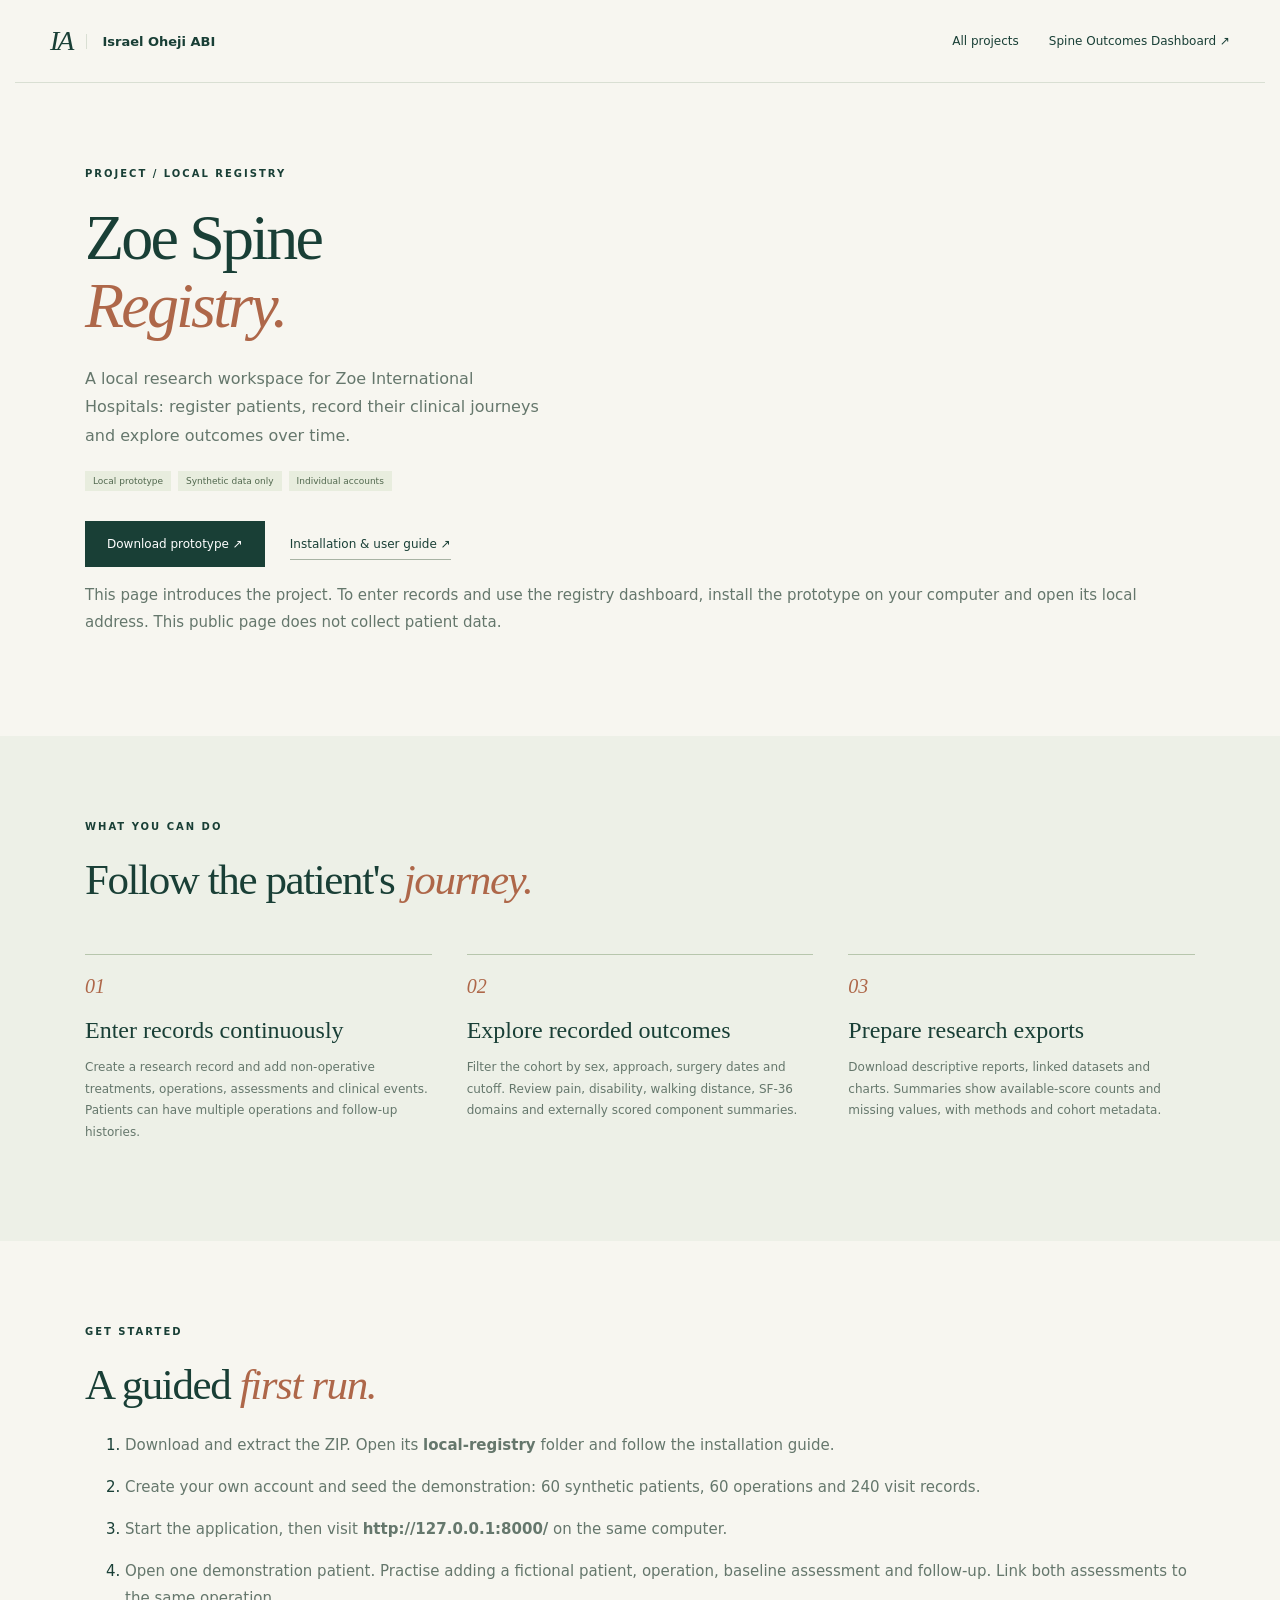
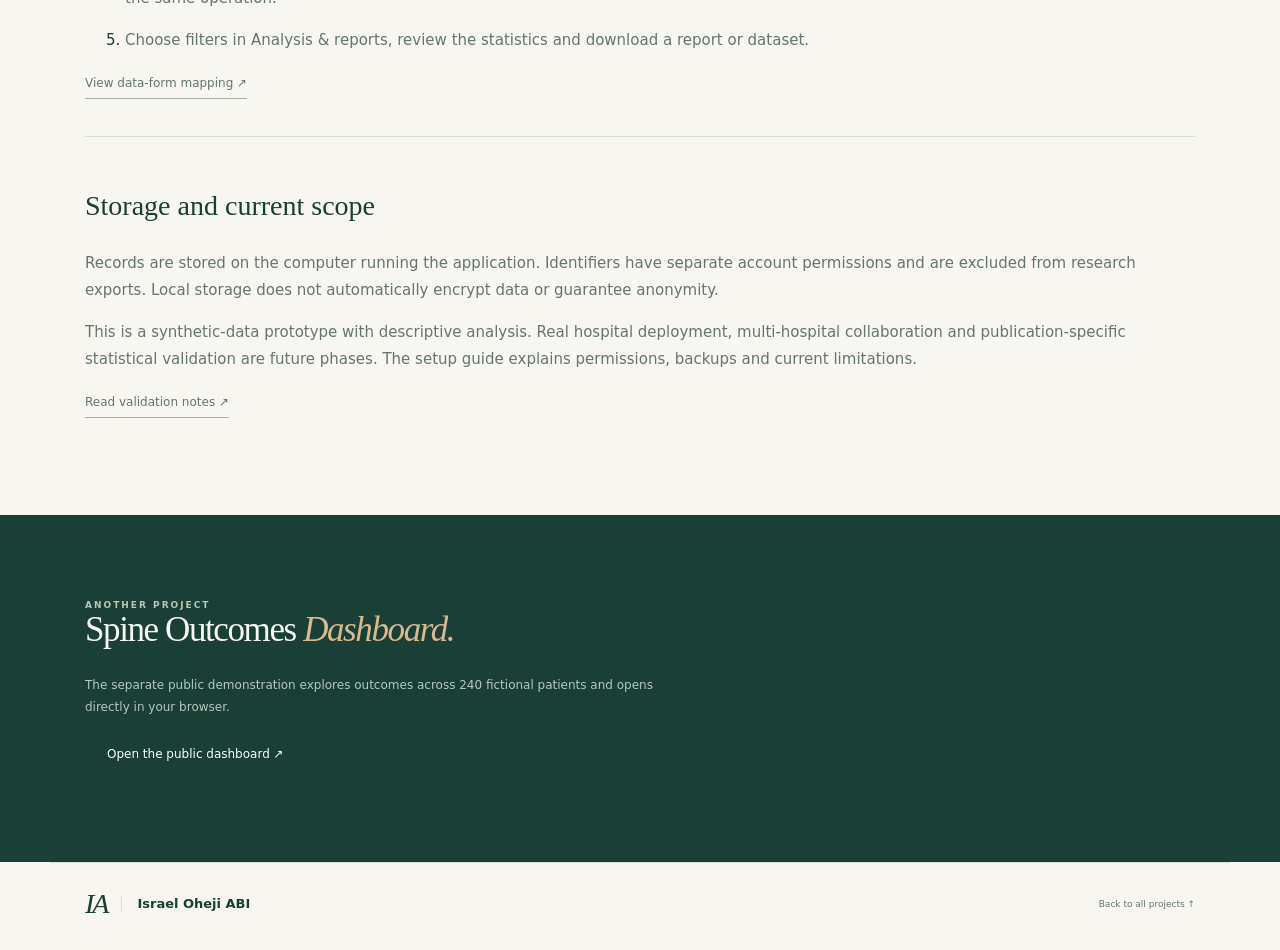
==== zoe-spine-registry/index.html @ 1c1f8e07 "Show spine dashboard and Zoe registry as separate portfolio projects" ====
<!doctype html>
<html lang="en"><head><meta charset="utf-8"><meta name="viewport" content="width=device-width,initial-scale=1"><meta name="description" content="Zoe Spine Registry — Israel Oheji ABI's local spine outcomes registry prototype for synthetic-data entry, longitudinal follow-up and descriptive research exports."><title>Zoe Spine Registry | Israel Oheji ABI</title><link rel="icon" href="../favicon.svg" type="image/svg+xml"><link rel="stylesheet" href="../styles.css"></head>
<body><a class="skip" href="#main">Skip to content</a><header><a class="logo" href="/">IA<span>Israel Oheji ABI</span></a><nav aria-label="Project navigation"><a href="/#projects">All projects</a><a href="https://drabi-md.github.io/spine-outcomes-dashboard/">Spine Outcomes Dashboard ↗</a></nav></header>
<main id="main"><section class="wrap section"><div class="section-index">PROJECT / LOCAL REGISTRY</div><h1>Zoe Spine<br><em>Registry.</em></h1><p class="intro">A local research workspace for Zoe International Hospitals: register patients, record their clinical journeys and explore outcomes over time.</p><div class="tags"><span>Local prototype</span><span>Synthetic data only</span><span>Individual accounts</span></div><div class="hero-actions"><a class="button" href="https://github.com/DrAbi-MD/spine-outcomes-dashboard/archive/refs/heads/local-registry-prototype.zip">Download prototype ↗</a><a class="text-link" href="https://github.com/DrAbi-MD/spine-outcomes-dashboard/blob/local-registry-prototype/local-registry/README.md">Installation &amp; user guide ↗</a></div><p>This page introduces the project. To enter records and use the registry dashboard, install the prototype on your computer and open its local address. This public page does not collect patient data.</p></section>
<section class="projects-section section"><div class="wrap"><div class="section-index">WHAT YOU CAN DO</div><h2>Follow the patient's <em>journey.</em></h2><div class="research-grid"><article><span class="research-number">01</span><h3>Enter records continuously</h3><p>Create a research record and add non-operative treatments, operations, assessments and clinical events. Patients can have multiple operations and follow-up histories.</p></article><article><span class="research-number">02</span><h3>Explore recorded outcomes</h3><p>Filter the cohort by sex, approach, surgery dates and cutoff. Review pain, disability, walking distance, SF-36 domains and externally scored component summaries.</p></article><article><span class="research-number">03</span><h3>Prepare research exports</h3><p>Download descriptive reports, linked datasets and charts. Summaries show available-score counts and missing values, with methods and cohort metadata.</p></article></div></div></section>
<section class="wrap section"><div class="section-index">GET STARTED</div><h2>A guided <em>first run.</em></h2><ol><li><p>Download and extract the ZIP. Open its <strong>local-registry</strong> folder and follow the installation guide.</p></li><li><p>Create your own account and seed the demonstration: 60 synthetic patients, 60 operations and 240 visit records.</p></li><li><p>Start the application, then visit <strong>http://127.0.0.1:8000/</strong> on the same computer.</p></li><li><p>Open one demonstration patient. Practise adding a fictional patient, operation, baseline assessment and follow-up. Link both assessments to the same operation.</p></li><li><p>Choose filters in Analysis &amp; reports, review the statistics and download a report or dataset.</p></li></ol><p><a class="text-link" href="https://github.com/DrAbi-MD/spine-outcomes-dashboard/blob/local-registry-prototype/local-registry/docs/FIELD_MAPPING.md">View data-form mapping ↗</a></p>
<div class="research-experience"><h3>Storage and current scope</h3><p>Records are stored on the computer running the application. Identifiers have separate account permissions and are excluded from research exports. Local storage does not automatically encrypt data or guarantee anonymity.</p><p>This is a synthetic-data prototype with descriptive analysis. Real hospital deployment, multi-hospital collaboration and publication-specific statistical validation are future phases. The setup guide explains permissions, backups and current limitations.</p><p><a class="text-link" href="https://github.com/DrAbi-MD/spine-outcomes-dashboard/blob/local-registry-prototype/local-registry/docs/VALIDATION.md">Read validation notes ↗</a></p></div></section>
<section class="teaching section"><div class="wrap"><div class="section-index">ANOTHER PROJECT</div><h2>Spine Outcomes <em>Dashboard.</em></h2><p>The separate public demonstration explores outcomes across 240 fictional patients and opens directly in your browser.</p><a class="button" href="https://drabi-md.github.io/spine-outcomes-dashboard/">Open the public dashboard ↗</a></div></section></main><footer class="wrap"><a class="logo" href="/">IA<span>Israel Oheji ABI</span></a><a href="/#projects">Back to all projects ↑</a></footer></body></html>
---- styles.css ----
:root{--paper:#f7f6f0;--ink:#193f36;--muted:#65776c;--line:#d9dfd3;--clay:#ae6749;--sage:#e1e8dc}*{box-sizing:border-box}html{scroll-behavior:smooth;scroll-padding-top:95px}body{margin:0;background:var(--paper);color:var(--ink);font:15px system-ui,-apple-system,sans-serif}a{color:inherit;text-decoration:none}button{font:inherit}p{line-height:1.8;color:var(--muted)}.wrap{max-width:1180px;margin:0 auto;padding-left:35px;padding-right:35px}header{padding:25px 35px;max-width:1250px;margin:auto;display:flex;align-items:center;justify-content:space-between;border-bottom:1px solid var(--line)}.logo{font:italic 28px Georgia,serif;display:flex;align-items:center;gap:14px;letter-spacing:-2px}.logo span{font:600 13px system-ui;letter-spacing:0;border-left:1px solid var(--line);padding-left:15px}nav{display:flex;align-items:center;gap:30px;font-size:12px}.nav-contact{border:1px solid #bdcbbd;padding:11px 15px}.nav-contact span{margin-left:17px}nav a:hover,.text-link:hover{color:var(--clay)}.menu{display:none}.hero{display:grid;grid-template-columns:1.23fr 1fr;gap:45px;padding-top:70px;padding-bottom:65px;align-items:center}.eyebrow,.section-index{font-size:10px;letter-spacing:2px;font-weight:600}.eyebrow{display:flex;align-items:center;gap:10px}.eyebrow>span{width:7px;height:7px;background:var(--clay);border-radius:50%}h1,h2,h3{font-family:Georgia,'Times New Roman',serif;font-weight:400}h1{font-size:clamp(45px,5vw,68px);line-height:1.06;letter-spacing:-2.8px;margin:25px 0}em{font-weight:400;color:var(--clay)}.intro{font-size:16px;max-width:455px;line-height:1.8}.hero-actions{display:flex;align-items:center;gap:25px;margin-top:30px}.button{background:var(--ink);color:white;font-size:12px;padding:16px 22px;display:inline-flex;gap:35px}.button:hover{background:#295747}.text-link{font-size:12px;border-bottom:1px solid #a8b3a4;padding:8px 0}.location{font-size:10px;color:var(--muted);margin-top:38px;display:flex;gap:10px;align-items:center}.divider{color:#b7c2b2;margin:0 5px}.hero-art{background:var(--sage);border:1px solid #d1dbca;position:relative;padding:20px;transform:rotate(1.5deg)}.hero-art svg{display:block;width:100%;height:auto;max-height:430px}.art-top,.art-bottom{display:flex;justify-content:space-between;font-size:8px;letter-spacing:1.4px;color:#527359;line-height:1.8}.art-bottom b{font-size:9px;font-weight:500}.art-mark{font-size:30px}.discipline-band{background:var(--ink);color:#e5eadf;padding:25px 0}.discipline-band>.wrap{display:flex;justify-content:space-between;gap:20px;align-items:center;font:18px Georgia,serif}.asterisk{color:#bfc9a6;font-size:22px}.section{padding-top:85px;padding-bottom:85px}h2{font-size:43px;line-height:1.15;letter-spacing:-1.4px;margin:23px 0}.about{display:grid;grid-template-columns:1fr 1fr;gap:80px}.about-copy{padding-top:22px}.about-copy p{font-size:13px}.about-copy .lead{font-size:18px;color:var(--ink);line-height:1.65;margin-top:0}.credentials{display:flex;flex-wrap:wrap;gap:10px;margin-top:25px;font-size:10px}.credentials span{border:1px solid var(--line);padding:8px 10px}.projects-section{background:#edf0e7}.section-top{display:flex;justify-content:space-between;align-items:flex-end;margin-bottom:35px}.section-top h2{margin-bottom:0}.section-top>p{font-size:12px}.featured-project{display:grid;grid-template-columns:1fr 1fr;gap:35px;background:var(--paper);border:1px solid #d6dece;padding:35px}.project-label{font-size:10px;letter-spacing:1.5px;color:var(--muted)}.project-label>span{margin-left:20px;font-size:8px}.project-content h3{font-size:39px;line-height:1.15;margin:23px 0 15px;letter-spacing:-1px}.project-content p{font-size:12px;max-width:360px}.tags{display:flex;gap:7px;flex-wrap:wrap;margin:20px 0}.tags>span{font-size:9px;padding:5px 8px;background:#e8edde;color:#51684e}.project-action{display:flex;justify-content:space-between;border-top:1px solid var(--line);padding-top:20px;font-size:12px;margin-top:25px;max-width:365px}.featured-project:hover .project-action{color:var(--clay)}.dashboard-preview{align-self:center;background:white;box-shadow:0 15px 35px #263c2320;border:1px solid #dae3d6;padding:23px;transform:rotate(-2deg)}.mini-heading{font-size:14px;font-weight:600;display:flex;justify-content:space-between}.mini-heading>span{font-size:7px;background:#e3efe5;padding:5px;color:#487153}.mini-metrics{display:grid;grid-template-columns:repeat(3,1fr);margin:22px 0;gap:10px}.mini-metrics>div{border:1px solid #e4eae0;padding:10px}.mini-metrics small{display:block;font-size:6px;letter-spacing:1px;color:var(--muted)}.mini-metrics strong{font-size:22px;font-weight:400;display:block;margin-top:8px}.mini-metrics i{font:8px system-ui;display:block}.mini-chart{border:1px solid #e4eae0;padding:15px}.mini-chart>div:first-child{font-size:9px;display:flex;justify-content:space-between}.mini-chart>div>span{font-size:6px;color:var(--muted)}.mini-chart svg{display:block;width:100%}.mini-axis{display:flex;justify-content:space-between}.mini-axis>span{font-size:7px!important}.preview-caption{font-size:7px;text-align:center;color:var(--muted);margin-top:15px}.project-row{display:grid;grid-template-columns:45px 1fr 50px;gap:20px;border-bottom:1px solid #cfdac8;padding:35px 5px;align-items:start}.project-kind{font-size:8px;letter-spacing:1.5px;color:var(--muted)}.project-row h3{font-size:27px;margin:10px 0}.project-row p{font-size:12px;margin:0}.project-row .tags{margin-bottom:0}.round-link{border:1px solid #a5b69c;border-radius:50%;width:43px;height:43px;display:grid;place-items:center;font-size:23px}.round-link:hover{background:var(--ink);color:white}.project-note{margin-top:25px;font-size:10px;color:var(--muted)}.project-note a{text-decoration:underline;text-underline-offset:4px}.research-grid{display:grid;grid-template-columns:repeat(3,1fr);gap:35px;margin-top:50px}.research-grid article{border-top:1px solid #b7c6ad;padding-top:20px}.research-number{font:italic 20px Georgia;color:var(--clay)}.research-grid h3{font-size:24px;margin:18px 0 12px;line-height:1.2}.research-grid p{font-size:12px}.research-note{border-top:1px solid var(--line);margin-top:35px;padding-top:25px;display:grid;grid-template-columns:1fr 2fr;gap:35px}.research-note>span{font-size:9px;letter-spacing:1.5px}.research-note p{font-size:12px;margin:0}.teaching{background:var(--ink);color:var(--paper)}.teaching-inner{display:grid;grid-template-columns:.55fr 1.8fr .75fr;gap:35px}.teaching h2{font-size:35px;margin:0 0 25px}.teaching em{color:#d9ba8f}.teaching p{font-size:12px;color:#b5c9bc;max-width:580px}.teaching .section-index{font-size:9px;color:#b6c9b8}.teaching-aside{border-left:1px solid #45675b;padding-left:25px}.teaching-aside>span{font-size:8px;letter-spacing:1.5px;color:#b6c9b8}.teaching-aside>div{font:18px/1.8 Georgia;margin-top:23px}.contact{display:grid;grid-template-columns:1fr 1fr;gap:70px;align-items:center}.contact p{font-size:13px}.contact-links a{display:grid;grid-template-columns:1fr auto;padding:25px 0;border-bottom:1px solid var(--line);gap:13px}.contact-links span{font-size:8px;letter-spacing:1.5px;color:var(--muted);grid-column:1}.contact-links strong{font-size:16px;font-weight:400;grid-column:1}.contact-links b{grid-column:2;grid-row:1/3;font-size:25px;font-weight:400;align-self:center}.contact-links a:hover{color:var(--clay)}footer{border-top:1px solid var(--line);padding-top:25px;padding-bottom:30px;display:flex;align-items:center;justify-content:space-between;gap:20px}footer>span,footer>a:last-child{font-size:9px;color:var(--muted)}.skip{position:absolute;left:15px;top:-100px;padding:12px;background:var(--ink);color:white;z-index:3}.skip:focus{top:10px}a:focus-visible,button:focus-visible{outline:3px solid var(--clay);outline-offset:5px}@media(max-width:900px){nav{gap:18px}.hero{gap:25px}h1{font-size:50px}.hero-art{padding:15px}.about{gap:35px}.featured-project{gap:25px;padding:25px}.teaching-inner{grid-template-columns:1fr 2.5fr}.teaching-aside{grid-column:2}.contact{gap:35px}.discipline-band>.wrap{font-size:15px}}@media(max-width:650px){.wrap{padding-left:23px;padding-right:23px}header{padding:20px 23px;position:relative}.menu{display:block;background:none;border:1px solid var(--line);padding:8px 12px;font-size:11px;color:var(--ink)}nav{display:none;position:absolute;top:75px;left:0;right:0;padding:23px;background:var(--paper);z-index:2;border-bottom:1px solid var(--line);flex-direction:column;align-items:stretch}nav.open{display:flex}.hero{grid-template-columns:1fr;padding-top:45px;padding-bottom:45px;gap:40px}h1{font-size:53px}.hero-art{max-width:420px;width:100%;margin:auto}.hero-art svg{max-height:350px}.intro{font-size:14px}.eyebrow{font-size:8px;letter-spacing:1.5px}.location{font-size:9px}.discipline-band>.wrap{display:grid;grid-template-columns:1fr 1fr;font-size:16px;gap:15px}.asterisk{display:none}.section{padding-top:55px;padding-bottom:55px}h2{font-size:35px}.about,.featured-project,.research-grid,.contact{grid-template-columns:1fr;gap:25px}.about-copy{padding-top:0}.section-top{display:block}.section-top>p{margin-top:20px}.project-content h3{font-size:35px}.featured-project{padding:23px}.dashboard-preview{margin:5px 0}.project-row{grid-template-columns:20px 1fr 38px;gap:12px}.project-row h3{font-size:24px}.round-link{width:35px;height:35px}.research-grid{margin-top:30px;gap:22px}.research-note{grid-template-columns:1fr;gap:15px}.teaching-inner{grid-template-columns:1fr;gap:25px}.teaching h2{font-size:32px}.teaching-aside{grid-column:auto}.contact-links strong{font-size:15px}footer{flex-wrap:wrap}footer>span{width:100%;order:3}}
@media(prefers-reduced-motion:reduce){html{scroll-behavior:auto}}

.research-experience{border-top:1px solid var(--line);margin-top:40px;padding-top:25px}.research-experience>h3{font-size:28px}.research-list{display:grid;grid-template-columns:1fr 2fr;gap:35px;padding:20px 0;border-bottom:1px solid var(--line)}.research-list h4{font-weight:500;font-size:15px;line-height:1.6;margin:0}.research-list ul{padding-left:18px;margin:0;color:var(--muted);font-size:12px;line-height:1.8}.research-list li{margin-bottom:12px}@media(max-width:650px){.research-list{grid-template-columns:1fr;gap:15px}}

.portrait{margin:0 0 0 auto;width:100%;max-width:370px;background:#e1e8dc;padding:14px;border:1px solid #d1dbca}.portrait img{display:block;width:100%;height:auto}.portrait figcaption{display:flex;flex-direction:column;gap:8px;padding:17px 5px 5px;font-size:9px;letter-spacing:1.5px}.portrait figcaption span:last-child{font-size:10px;letter-spacing:0;color:var(--muted)}@media(max-width:650px){.portrait{margin:auto;max-width:330px}}

.spine-projects{display:grid;grid-template-columns:repeat(2,minmax(0,1fr));gap:25px}.spine-project{background:var(--paper);border:1px solid #d6dece;padding:30px;display:flex;flex-direction:column}.spine-project h3{font-size:38px;line-height:1.15;margin:23px 0 15px;letter-spacing:-1px}.spine-project>p{font-size:12px}.project-visual{background:white;border:1px solid #dae3d6;padding:20px;margin:4px 0 25px}.project-links{display:flex;align-items:center;flex-wrap:wrap;gap:18px;margin-top:auto}.project-links .button{gap:10px;padding:14px 16px}.project-status{font-size:10px!important;margin:16px 0 0}.registry-steps{border:1px solid #e4eae0;padding:10px 15px}.registry-steps>div{display:flex;align-items:center;gap:15px;padding:12px 0;border-bottom:1px solid #e4eae0;font-size:12px}.registry-steps>div:last-child{border:0}.registry-steps b{font-size:10px;color:var(--clay)}.registry-visual{padding-bottom:24px}@media(max-width:750px){.spine-projects{grid-template-columns:1fr}.spine-project{padding:23px}.spine-project h3{font-size:34px}}
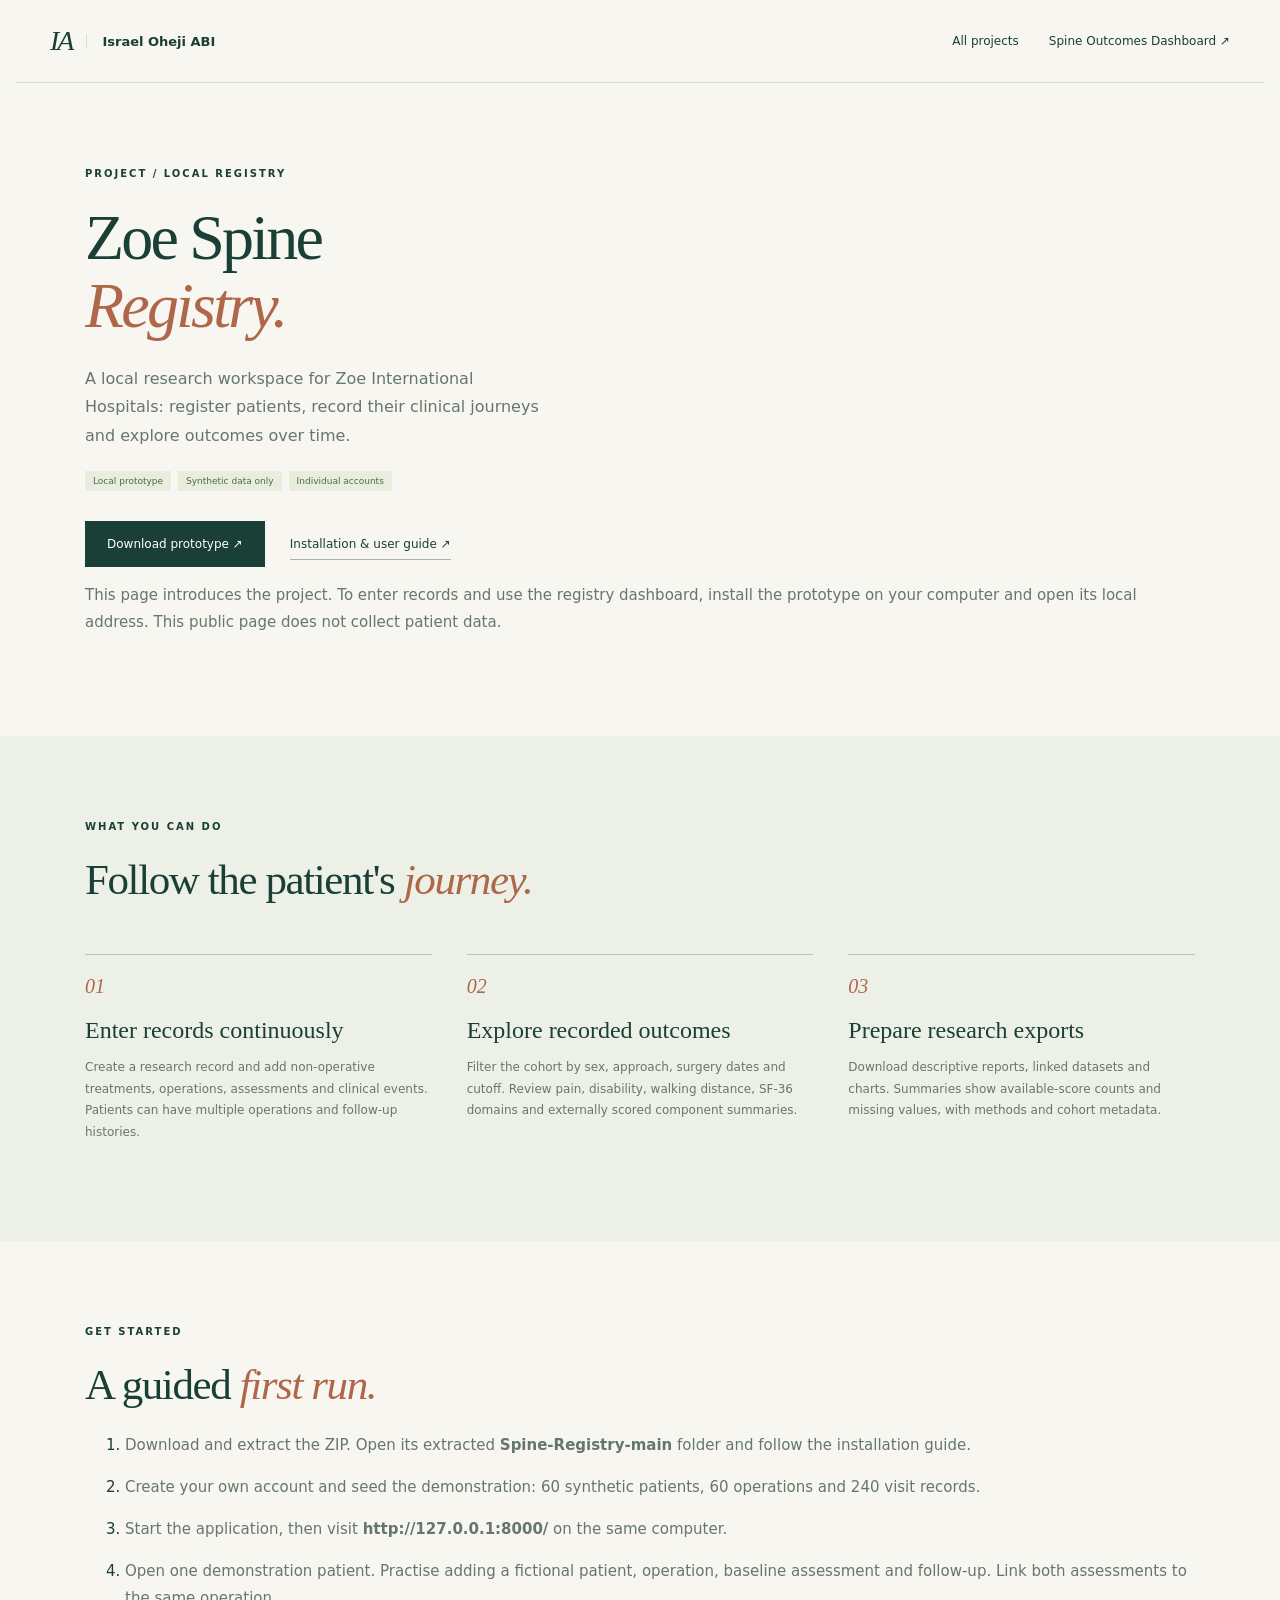
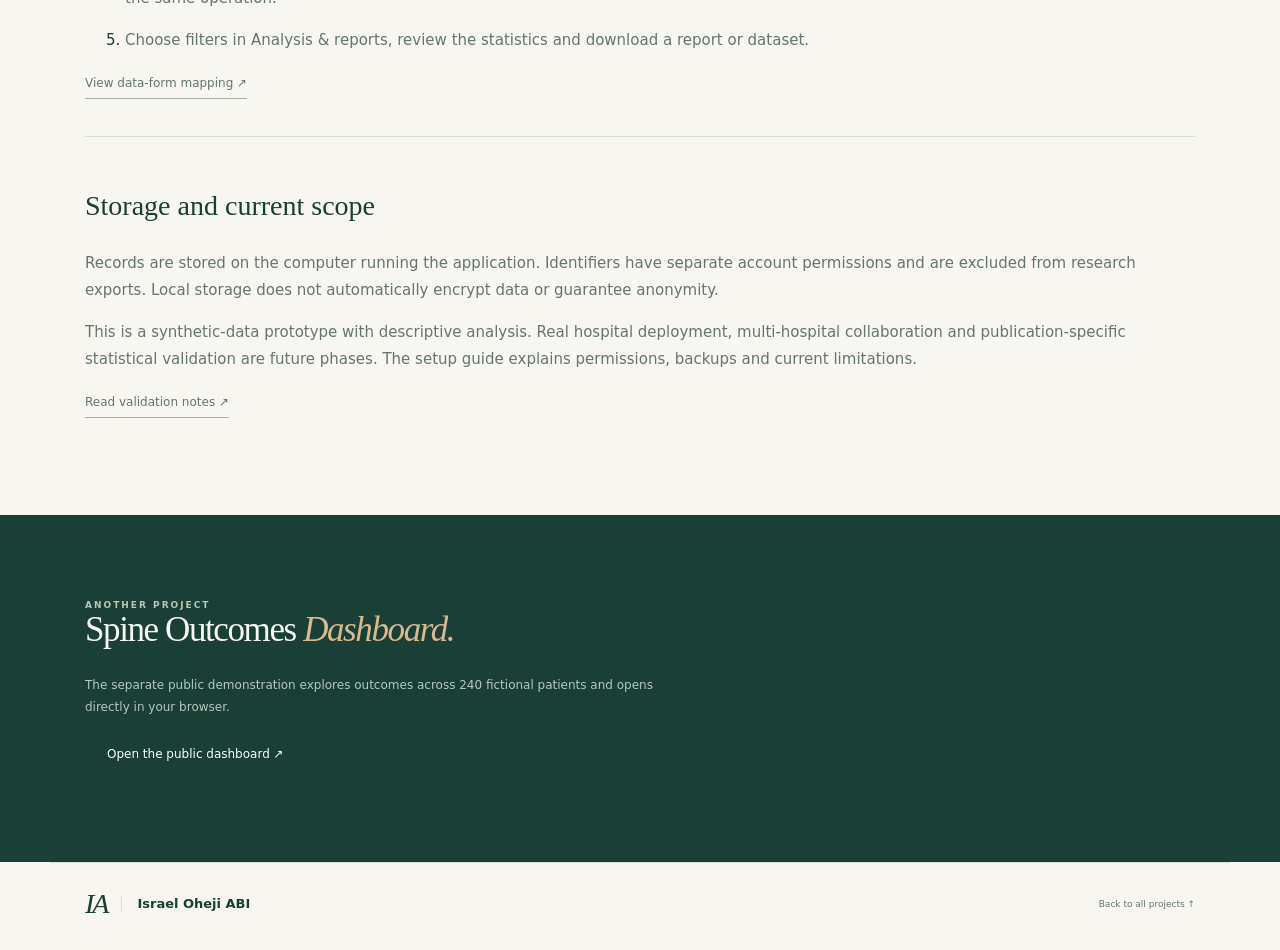
==== commit 8bf9d4ea: "Point Zoe registry project to independent Spine-Registry repository" ====
--- a/zoe-spine-registry/index.html
+++ b/zoe-spine-registry/index.html
@@ -1,8 +1,8 @@
 <!doctype html>
 <html lang="en"><head><meta charset="utf-8"><meta name="viewport" content="width=device-width,initial-scale=1"><meta name="description" content="Zoe Spine Registry — Israel Oheji ABI's local spine outcomes registry prototype for synthetic-data entry, longitudinal follow-up and descriptive research exports."><title>Zoe Spine Registry | Israel Oheji ABI</title><link rel="icon" href="../favicon.svg" type="image/svg+xml"><link rel="stylesheet" href="../styles.css"></head>
 <body><a class="skip" href="#main">Skip to content</a><header><a class="logo" href="/">IA<span>Israel Oheji ABI</span></a><nav aria-label="Project navigation"><a href="/#projects">All projects</a><a href="https://drabi-md.github.io/spine-outcomes-dashboard/">Spine Outcomes Dashboard ↗</a></nav></header>
-<main id="main"><section class="wrap section"><div class="section-index">PROJECT / LOCAL REGISTRY</div><h1>Zoe Spine<br><em>Registry.</em></h1><p class="intro">A local research workspace for Zoe International Hospitals: register patients, record their clinical journeys and explore outcomes over time.</p><div class="tags"><span>Local prototype</span><span>Synthetic data only</span><span>Individual accounts</span></div><div class="hero-actions"><a class="button" href="https://github.com/DrAbi-MD/spine-outcomes-dashboard/archive/refs/heads/local-registry-prototype.zip">Download prototype ↗</a><a class="text-link" href="https://github.com/DrAbi-MD/spine-outcomes-dashboard/blob/local-registry-prototype/local-registry/README.md">Installation &amp; user guide ↗</a></div><p>This page introduces the project. To enter records and use the registry dashboard, install the prototype on your computer and open its local address. This public page does not collect patient data.</p></section>
+<main id="main"><section class="wrap section"><div class="section-index">PROJECT / LOCAL REGISTRY</div><h1>Zoe Spine<br><em>Registry.</em></h1><p class="intro">A local research workspace for Zoe International Hospitals: register patients, record their clinical journeys and explore outcomes over time.</p><div class="tags"><span>Local prototype</span><span>Synthetic data only</span><span>Individual accounts</span></div><div class="hero-actions"><a class="button" href="https://github.com/DrAbi-MD/Spine-Registry/archive/refs/heads/main.zip">Download prototype ↗</a><a class="text-link" href="https://github.com/DrAbi-MD/Spine-Registry/blob/main/README.md">Installation &amp; user guide ↗</a></div><p>This page introduces the project. To enter records and use the registry dashboard, install the prototype on your computer and open its local address. This public page does not collect patient data.</p></section>
 <section class="projects-section section"><div class="wrap"><div class="section-index">WHAT YOU CAN DO</div><h2>Follow the patient's <em>journey.</em></h2><div class="research-grid"><article><span class="research-number">01</span><h3>Enter records continuously</h3><p>Create a research record and add non-operative treatments, operations, assessments and clinical events. Patients can have multiple operations and follow-up histories.</p></article><article><span class="research-number">02</span><h3>Explore recorded outcomes</h3><p>Filter the cohort by sex, approach, surgery dates and cutoff. Review pain, disability, walking distance, SF-36 domains and externally scored component summaries.</p></article><article><span class="research-number">03</span><h3>Prepare research exports</h3><p>Download descriptive reports, linked datasets and charts. Summaries show available-score counts and missing values, with methods and cohort metadata.</p></article></div></div></section>
-<section class="wrap section"><div class="section-index">GET STARTED</div><h2>A guided <em>first run.</em></h2><ol><li><p>Download and extract the ZIP. Open its <strong>local-registry</strong> folder and follow the installation guide.</p></li><li><p>Create your own account and seed the demonstration: 60 synthetic patients, 60 operations and 240 visit records.</p></li><li><p>Start the application, then visit <strong>http://127.0.0.1:8000/</strong> on the same computer.</p></li><li><p>Open one demonstration patient. Practise adding a fictional patient, operation, baseline assessment and follow-up. Link both assessments to the same operation.</p></li><li><p>Choose filters in Analysis &amp; reports, review the statistics and download a report or dataset.</p></li></ol><p><a class="text-link" href="https://github.com/DrAbi-MD/spine-outcomes-dashboard/blob/local-registry-prototype/local-registry/docs/FIELD_MAPPING.md">View data-form mapping ↗</a></p>
-<div class="research-experience"><h3>Storage and current scope</h3><p>Records are stored on the computer running the application. Identifiers have separate account permissions and are excluded from research exports. Local storage does not automatically encrypt data or guarantee anonymity.</p><p>This is a synthetic-data prototype with descriptive analysis. Real hospital deployment, multi-hospital collaboration and publication-specific statistical validation are future phases. The setup guide explains permissions, backups and current limitations.</p><p><a class="text-link" href="https://github.com/DrAbi-MD/spine-outcomes-dashboard/blob/local-registry-prototype/local-registry/docs/VALIDATION.md">Read validation notes ↗</a></p></div></section>
+<section class="wrap section"><div class="section-index">GET STARTED</div><h2>A guided <em>first run.</em></h2><ol><li><p>Download and extract the ZIP. Open its extracted <strong>Spine-Registry-main</strong> folder and follow the installation guide.</p></li><li><p>Create your own account and seed the demonstration: 60 synthetic patients, 60 operations and 240 visit records.</p></li><li><p>Start the application, then visit <strong>http://127.0.0.1:8000/</strong> on the same computer.</p></li><li><p>Open one demonstration patient. Practise adding a fictional patient, operation, baseline assessment and follow-up. Link both assessments to the same operation.</p></li><li><p>Choose filters in Analysis &amp; reports, review the statistics and download a report or dataset.</p></li></ol><p><a class="text-link" href="https://github.com/DrAbi-MD/Spine-Registry/blob/main/docs/FIELD_MAPPING.md">View data-form mapping ↗</a></p>
+<div class="research-experience"><h3>Storage and current scope</h3><p>Records are stored on the computer running the application. Identifiers have separate account permissions and are excluded from research exports. Local storage does not automatically encrypt data or guarantee anonymity.</p><p>This is a synthetic-data prototype with descriptive analysis. Real hospital deployment, multi-hospital collaboration and publication-specific statistical validation are future phases. The setup guide explains permissions, backups and current limitations.</p><p><a class="text-link" href="https://github.com/DrAbi-MD/Spine-Registry/blob/main/docs/VALIDATION.md">Read validation notes ↗</a></p></div></section>
 <section class="teaching section"><div class="wrap"><div class="section-index">ANOTHER PROJECT</div><h2>Spine Outcomes <em>Dashboard.</em></h2><p>The separate public demonstration explores outcomes across 240 fictional patients and opens directly in your browser.</p><a class="button" href="https://drabi-md.github.io/spine-outcomes-dashboard/">Open the public dashboard ↗</a></div></section></main><footer class="wrap"><a class="logo" href="/">IA<span>Israel Oheji ABI</span></a><a href="/#projects">Back to all projects ↑</a></footer></body></html>
